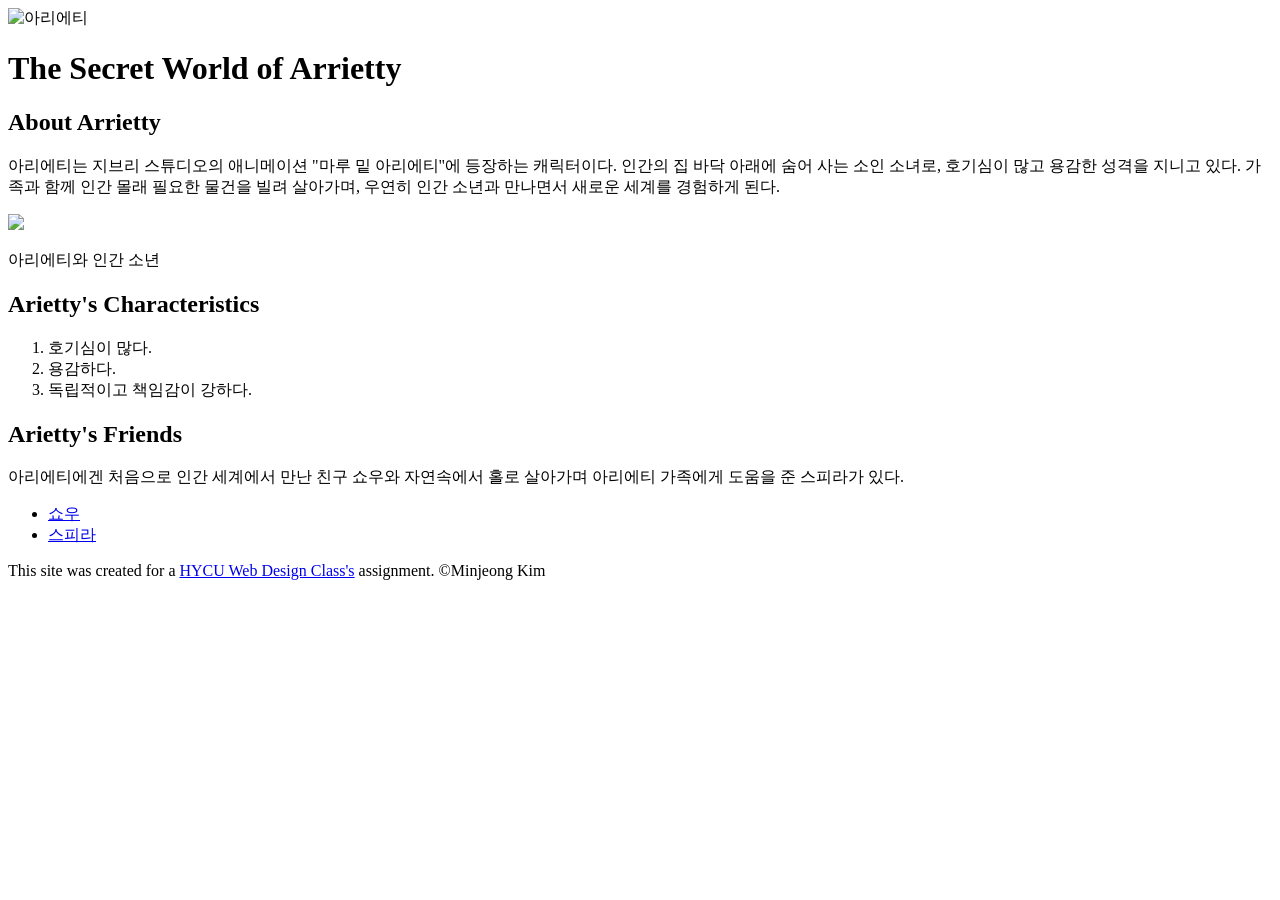
==== index.html @ 0d628a15 "Add files via upload" ====
<!DOCTYPE html>
<html>
    <head>
        <meta charset="UTF-8" />
        <title>class5_book.html</title>
        <link rel="stylesheet" href="css/hero_style.css">
        <link rel="preconnect" href="https://fonts.googleapis.com">
        <link rel="preconnect" href="https://fonts.gstatic.com" crossorigin>
        <link href="https://fonts.googleapis.com/css2?family=Italianno&display=swap" rel="stylesheet">

    </head>
    <body>
        <!-- header elements -->
        <header>
            <img src="img/arietty_profile.jpg" alt="아리에티" width="350" height="350">
            <h1>The Secret World of Arrietty</h1>
        </header>

        <!-- main element -->
        <main>
            <h2>About Arrietty</h2>
            <p>아리에티는 지브리 스튜디오의 애니메이션 "마루 밑 아리에티"에 등장하는 캐릭터이다. 인간의 집 바닥 아래에 숨어 사는 소인 소녀로, 호기심이 많고 용감한 성격을 지니고 있다. 가족과 함께 인간 몰래 필요한 물건을 빌려 살아가며, 우연히 인간 소년과 만나면서 새로운 세계를 경험하게 된다.</p>
            <img src="img/with-human.jpg">
            <p class="caption">아리에티와 인간 소년</p>
            <h2>Arietty's Characteristics</h2>
            <ol>
                <li>호기심이 많다.</li>
                <li>용감하다.</li>
                <li>독립적이고 책임감이 강하다.</li>
            </ol>

            <h2>Arietty's Friends</h2>
            <p>아리에티에겐 처음으로 인간 세계에서 만난 친구 쇼우와
                자연속에서 홀로 살아가며 아리에티 가족에게 도움을 준 스피라가 있다.
            </p>

            <ul>
                <li><a href="https://namu.wiki/w/%EB%A7%88%EB%A3%A8%20%EB%B0%91%20%EC%95%84%EB%A6%AC%EC%97%90%ED%8B%B0#s-4">쇼우</a></li>
                <li><a href="https://namu.wiki/w/%EB%A7%88%EB%A3%A8%20%EB%B0%91%20%EC%95%84%EB%A6%AC%EC%97%90%ED%8B%B0#s-4">스피라</a></li>
            </ul>
        </main>

        <!-- footer element -->
        <footer>
            <p>This site was created for a <a href="https://hycu.ac.kr"> HYCU Web Design Class's</a> assignment. &copy;Minjeong Kim</p>
        </footer>
    </body>
</html>
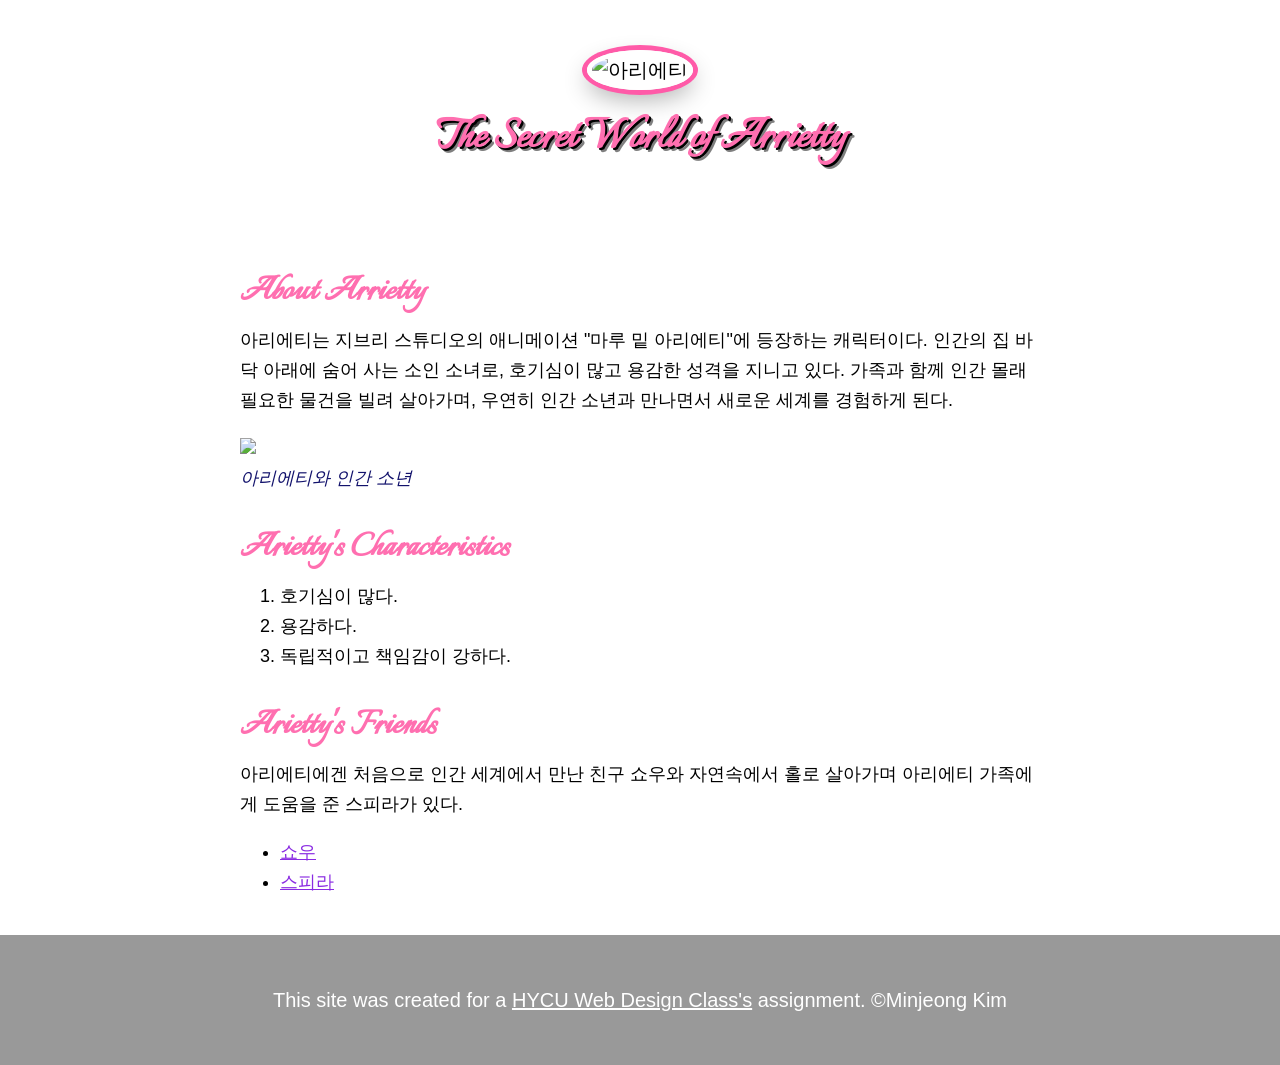
==== commit 5f2789b0: "Update index.html" ====
--- a/index.html
+++ b/index.html
@@ -3,7 +3,7 @@
     <head>
         <meta charset="UTF-8" />
         <title>class5_book.html</title>
-        <link rel="stylesheet" href="css/hero_style.css">
+        <link rel="stylesheet" href="hero_style.css">
         <link rel="preconnect" href="https://fonts.googleapis.com">
         <link rel="preconnect" href="https://fonts.gstatic.com" crossorigin>
         <link href="https://fonts.googleapis.com/css2?family=Italianno&display=swap" rel="stylesheet">
@@ -45,4 +45,4 @@
             <p>This site was created for a <a href="https://hycu.ac.kr"> HYCU Web Design Class's</a> assignment. &copy;Minjeong Kim</p>
         </footer>
     </body>
-</html>+</html>
--- a/hero_style.css
+++ b/hero_style.css
@@ -0,0 +1,94 @@
+body{
+    font-family: Helvetica, Arial, sans-serif;
+    font-size: 20px;
+    margin: 0;
+    line-height: 30px;
+}
+
+header{
+    /* background-color:yellowgreen; */
+    background:url(../img/room_background_img2.png) no-repeat center center;
+    background-size: cover;
+    background-attachment: fixed;
+    text-align: center;
+    padding-top: 50px;
+    padding-bottom: 30px;
+}
+
+header img{
+    /* border-radius: 400px; */
+    /* border: 10px solid #FF5AA8; */
+    width:220px;
+    height: 220px;
+    object-fit: cover;
+
+    border-radius: 50%;
+    border: 5px solid white;
+    box-shadow: 0 0 0 5px #ff5aa8,
+    0 10px 25px rgba(0,0,0,0.3);
+}
+
+header h1{
+    font-size: 50px;
+    color: #ff6fb0;
+    text-shadow: 2px 2px 0 black,
+                4px 4px 0 rgba(0,0,0,0.5);
+    font-family: "Italianno", cursive;
+      }
+      
+h1, h2{
+    font-family: "Italianno", cursive;
+}
+
+main{
+    max-width: 800px;
+    margin: 0 auto;
+    padding: 20px;
+    font-size: 18px;
+}
+
+main img{
+    max-width: 100%;
+}
+
+h2{
+    font-size: 40px;
+    color: #ff6fb0;
+    margin: 40px 0 10px;
+}
+
+
+a{
+    color:blueviolet;
+}
+
+a:hover{
+    color:aqua;
+    background-color: chocolate;
+}
+
+footer{
+    background-color: rgba(0, 0, 0, 0.4);
+    text-align: center;
+    color:white;
+    padding: 50px;
+}
+
+footer a{
+    color: white;
+}
+
+footer p{
+    margin: 0px;
+}
+
+footer a:hover{
+    opacity: 0.5; 
+    background-color: transparent;
+}
+
+p.caption{
+    color: rgb(18, 18, 108);
+    font-style: italic;
+    margin-top: 0;
+}
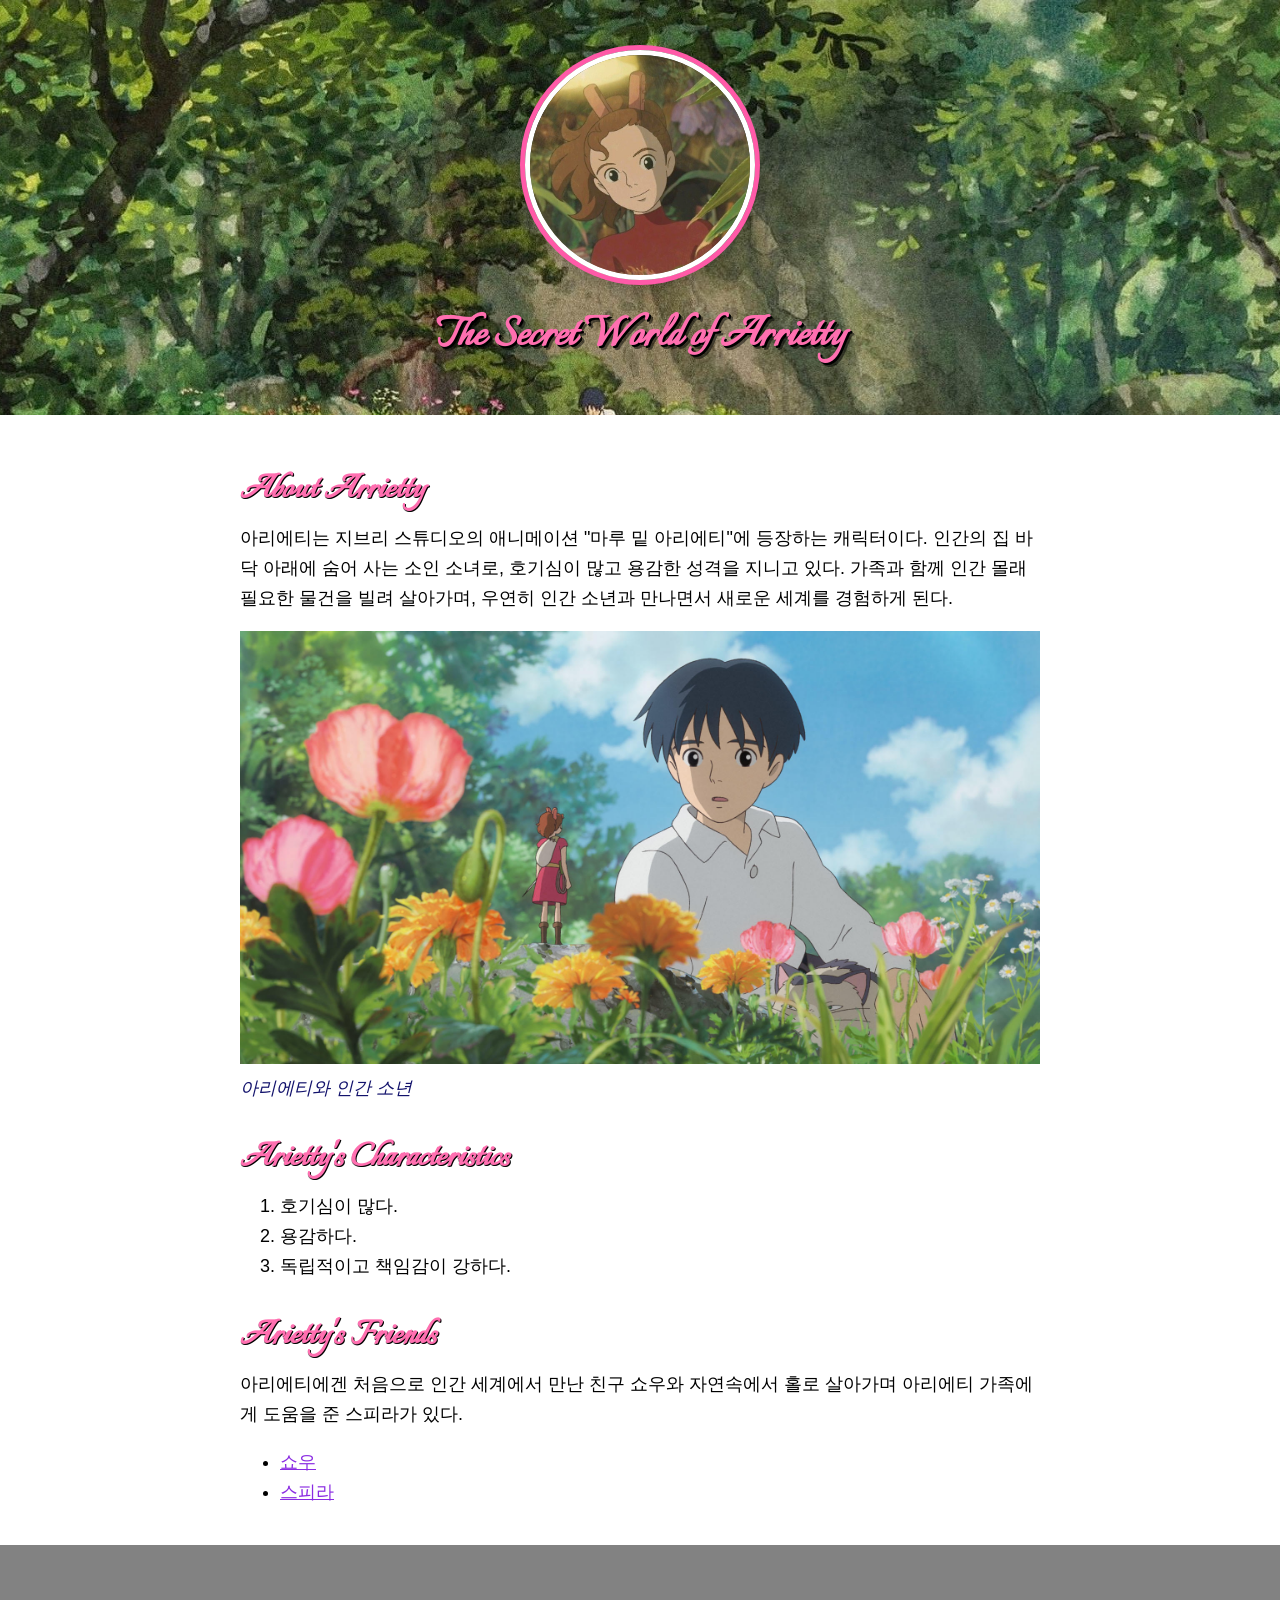
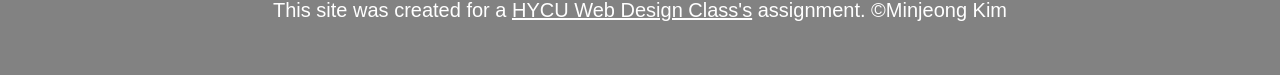
==== commit 57b66a1c: "Add files via upload" ====
--- a/index.html
+++ b/index.html
@@ -3,7 +3,7 @@
     <head>
         <meta charset="UTF-8" />
         <title>class5_book.html</title>
-        <link rel="stylesheet" href="hero_style.css">
+        <link rel="stylesheet" href="css/hero_style.css">
         <link rel="preconnect" href="https://fonts.googleapis.com">
         <link rel="preconnect" href="https://fonts.gstatic.com" crossorigin>
         <link href="https://fonts.googleapis.com/css2?family=Italianno&display=swap" rel="stylesheet">
@@ -45,4 +45,4 @@
             <p>This site was created for a <a href="https://hycu.ac.kr"> HYCU Web Design Class's</a> assignment. &copy;Minjeong Kim</p>
         </footer>
     </body>
-</html>
+</html>
--- a/css/hero_style.css
+++ b/css/hero_style.css
@@ -0,0 +1,96 @@
+body{
+    font-family: Helvetica, Arial, sans-serif;
+    font-size: 20px;
+    margin: 0;
+    line-height: 30px;
+}
+
+header{
+    /* background-color:yellowgreen; */
+    background:url(../img/room_background_img2.png) no-repeat center center;
+    background-size: cover;
+    background-attachment: fixed;
+    text-align: center;
+    padding-top: 50px;
+    padding-bottom: 30px;
+}
+
+header img{
+    /* border-radius: 400px; */
+    /* border: 10px solid #FF5AA8; */
+    width:220px;
+    height: 220px;
+    object-fit: cover;
+
+    border-radius: 50%;
+    border: 5px solid white;
+    box-shadow: 0 0 0 5px #ff5aa8,
+    0 10px 25px rgba(0,0,0,0.3);
+}
+
+header h1{
+    font-size: 50px;
+    color: #ff6fb0;
+    text-shadow: 2px 2px 0 black,
+                4px 4px 0 rgba(0,0,0,0.5);
+    font-family: "Italianno", cursive;
+      }
+      
+h1, h2{
+    font-family: "Italianno", cursive;
+    text-shadow: 1px 1px 0 black,
+                0px 0.5px 0 rgba(0,0,0,0.5);
+}
+
+main{
+    max-width: 800px;
+    margin: 0 auto;
+    padding: 20px;
+    font-size: 18px;
+}
+
+main img{
+    max-width: 100%;
+}
+
+h2{
+    font-size: 40px;
+    color: #ff6fb0;
+    margin: 40px 0 10px;
+}
+
+
+a{
+    color:blueviolet;
+}
+
+a:hover{
+    color:aqua;
+    background-color: chocolate;
+}
+
+footer{
+    background-color: rgba(72, 72, 72, 0.678);
+    text-align: center;
+    color:white;
+    padding: 50px;
+}
+
+footer a{
+    color: white;
+}
+
+footer p{
+    margin: 0px;
+}
+
+footer a:hover{
+    opacity: 0.5; 
+    background-color: transparent;
+}
+
+p.caption{
+    color: rgb(18, 18, 108);
+    font-style: italic;
+    margin-top: 0;
+}
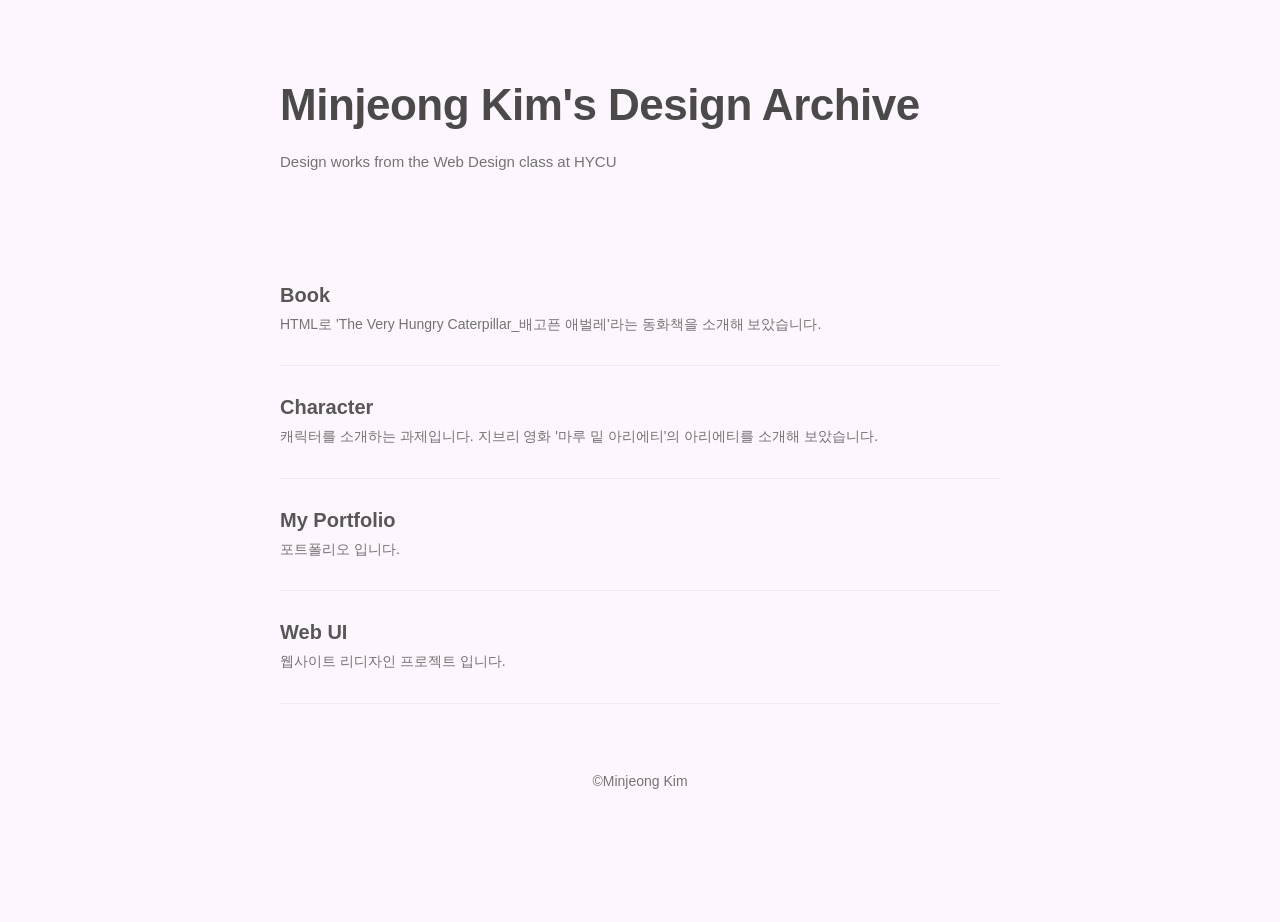
==== commit e956d09f: "Add files via upload" ====
--- a/index.html
+++ b/index.html
@@ -2,47 +2,44 @@
 <html>
     <head>
         <meta charset="UTF-8" />
-        <title>class5_book.html</title>
-        <link rel="stylesheet" href="css/hero_style.css">
-        <link rel="preconnect" href="https://fonts.googleapis.com">
-        <link rel="preconnect" href="https://fonts.gstatic.com" crossorigin>
-        <link href="https://fonts.googleapis.com/css2?family=Italianno&display=swap" rel="stylesheet">
-
+        <title>Minjeong Kim's Portfolio</title>
+        <link rel="stylesheet" href="style.css">
     </head>
     <body>
         <!-- header elements -->
         <header>
-            <img src="img/arietty_profile.jpg" alt="아리에티" width="350" height="350">
-            <h1>The Secret World of Arrietty</h1>
+            <h1>Minjeong Kim's Design Archive</h1>
+            <p>Design works from the Web Design class at HYCU</p>
         </header>
 
-        <!-- main element -->
+        <!-- main elements -->
         <main>
-            <h2>About Arrietty</h2>
-            <p>아리에티는 지브리 스튜디오의 애니메이션 "마루 밑 아리에티"에 등장하는 캐릭터이다. 인간의 집 바닥 아래에 숨어 사는 소인 소녀로, 호기심이 많고 용감한 성격을 지니고 있다. 가족과 함께 인간 몰래 필요한 물건을 빌려 살아가며, 우연히 인간 소년과 만나면서 새로운 세계를 경험하게 된다.</p>
-            <img src="img/with-human.jpg">
-            <p class="caption">아리에티와 인간 소년</p>
-            <h2>Arietty's Characteristics</h2>
-            <ol>
-                <li>호기심이 많다.</li>
-                <li>용감하다.</li>
-                <li>독립적이고 책임감이 강하다.</li>
-            </ol>
+            <ul>
+                <li>
+                    <a href="class5_book.html"><h3>Book</h3></a>
+                    <p>HTML로 'The Very Hungry Caterpillar_배고픈 애벌레'라는 동화책을 소개해 보았습니다. </p>
+                </li>
 
-            <h2>Arietty's Friends</h2>
-            <p>아리에티에겐 처음으로 인간 세계에서 만난 친구 쇼우와
-                자연속에서 홀로 살아가며 아리에티 가족에게 도움을 준 스피라가 있다.
-            </p>
+                <li>
+                    <a href="class6_hero/index.html"><h3>Character</h3></a>
+                    <p>캐릭터를 소개하는 과제입니다. 지브리 영화 '마루 밑 아리에티'의 아리에티를 소개해 보았습니다.</p>
+                </li>
+                
+                <li>
+                    <a href="portfolio"><h3>My Portfolio</h3></a>
+                    <p>포트폴리오 입니다.</p>
+                </li>
 
-            <ul>
-                <li><a href="https://namu.wiki/w/%EB%A7%88%EB%A3%A8%20%EB%B0%91%20%EC%95%84%EB%A6%AC%EC%97%90%ED%8B%B0#s-4">쇼우</a></li>
-                <li><a href="https://namu.wiki/w/%EB%A7%88%EB%A3%A8%20%EB%B0%91%20%EC%95%84%EB%A6%AC%EC%97%90%ED%8B%B0#s-4">스피라</a></li>
+                <li>
+                    <a href="webui"><h3>Web UI</h3></a>
+                    <p>웹사이트 리디자인 프로젝트 입니다.</p>
+                </li>
             </ul>
         </main>
 
-        <!-- footer element -->
+        <!-- footer elements -->
         <footer>
-            <p>This site was created for a <a href="https://hycu.ac.kr"> HYCU Web Design Class's</a> assignment. &copy;Minjeong Kim</p>
-        </footer>
+            <p>&copy;Minjeong Kim</p>
+          </footer>
     </body>
-</html>+</html>
--- a/style.css
+++ b/style.css
@@ -0,0 +1,88 @@
+body{
+    margin:0;
+    font-family: "Pretendard", sans-serif;
+    background: #fdf6ff;
+    color: rgb(75, 73, 73);
+    padding: 80px 25px;
+    max-width: 720px;
+    margin: 0 auto;
+}
+
+header{
+    margin-bottom: 80px;
+}
+
+header p{
+    margin-top: 20px;
+    font-size: 15px;
+}
+
+h1{
+    font-size: 44px;
+    margin: 0;
+    letter-spacing: -0.5px; /*자간 기억해두기*/
+}
+
+main{
+    margin-top: 60px;;
+}
+
+ul{
+    list-style: none;
+    padding: 0;
+}
+
+li{
+    padding: 30px 0;
+    border-bottom: 1px solid rgba(0,0,0,0.05);
+    transition: all 0.3s ease;
+}
+
+li:hover{
+    transform: translateX(10px);  
+    border-bottom: 1px solid rgba(0,0,0,0.1);
+}
+
+li:nth-child(1):hover h3{
+    color: #7bd389;
+  }
+  
+li:nth-child(2):hover h3{
+    color: #ffb4a2;
+  }
+  
+li:nth-child(3):hover h3{
+    color: #a0c4ff;
+  }
+  
+li:nth-child(4):hover h3{
+    color: #cdb4db;
+  }
+  
+a{
+    text-decoration: none;
+    color: rgb(88, 86, 86);
+}
+
+h3{
+    margin: 0 0 6px;
+    font-size: 20px;
+}
+
+p{
+    margin: 0;
+    color: #757272;
+    font-size: 14px;
+    line-height: 1.6;
+}
+
+footer{
+    text-align: center;
+    padding: 50px;
+}
+
+@keyframes float{
+    0% { transform: translateY(0); }
+    50% { transform: translateY(-6px); }
+    100% { transform: translateY(0); }
+}
